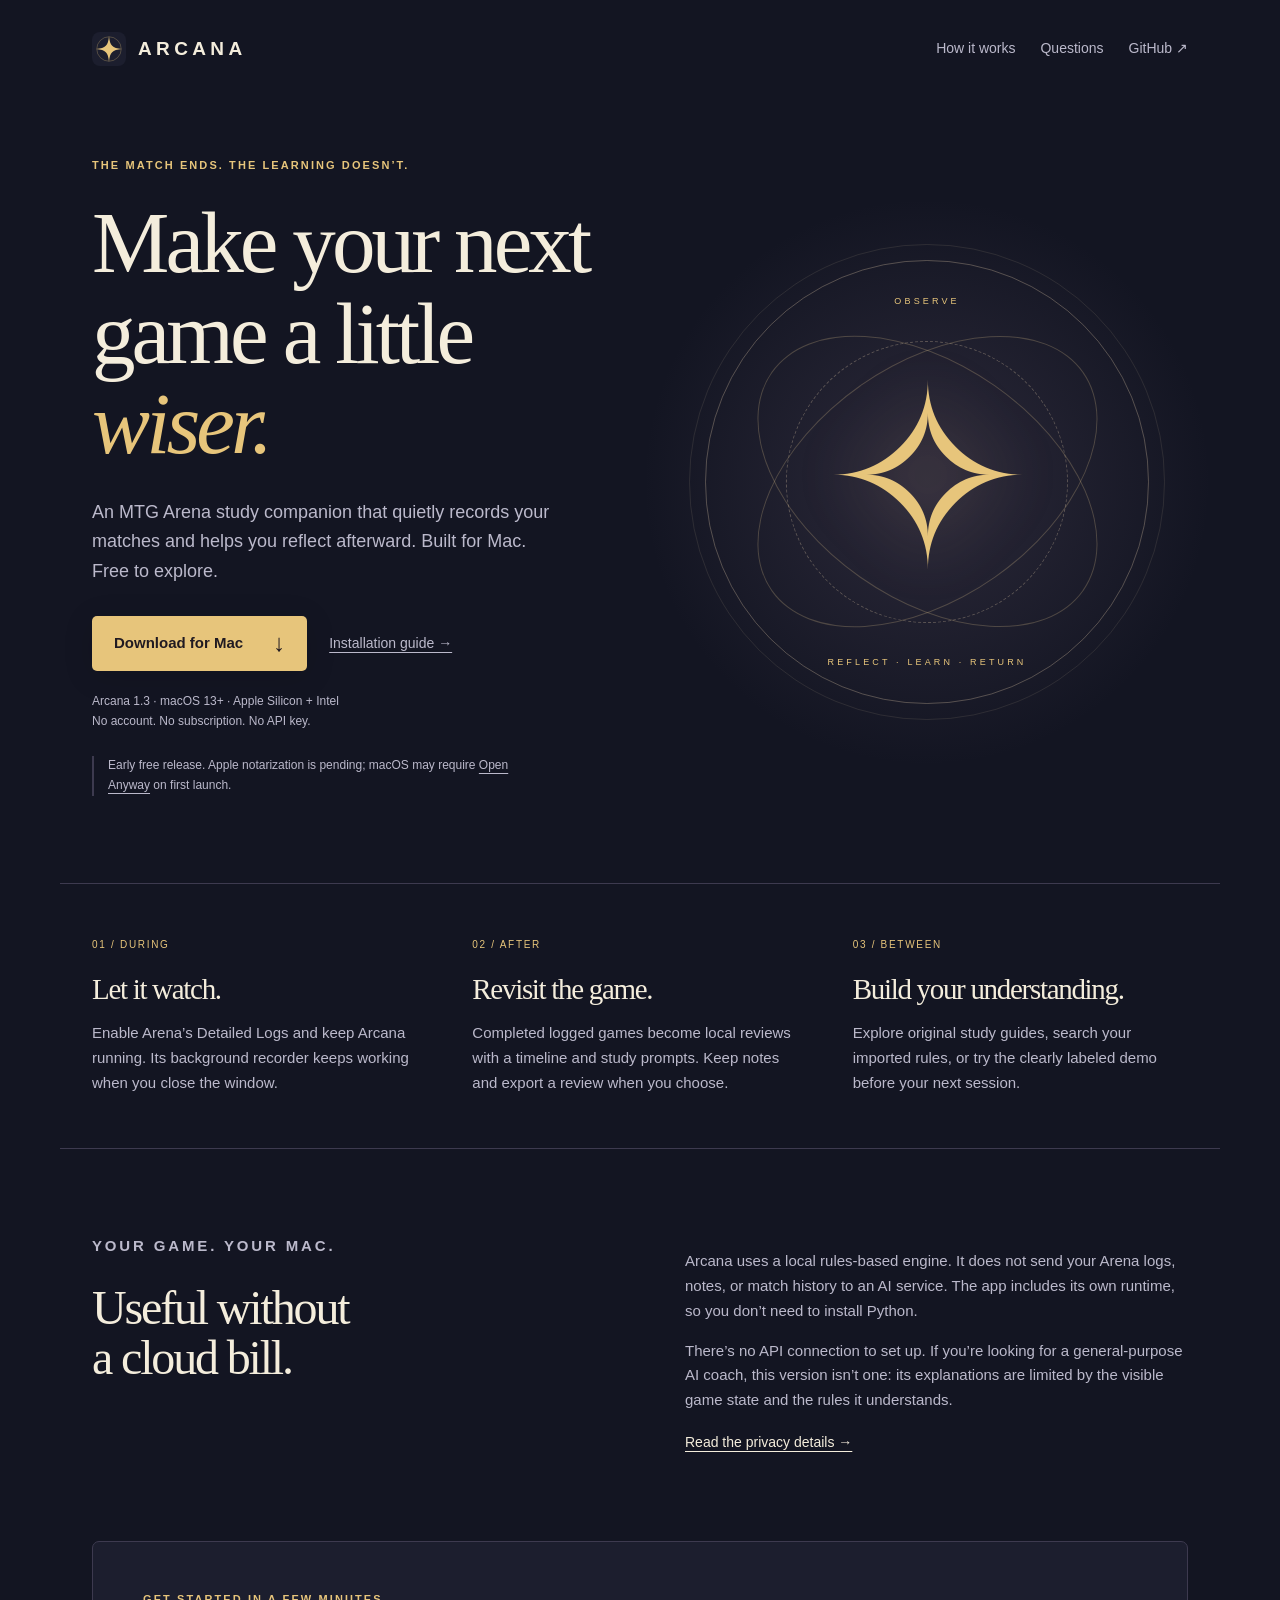
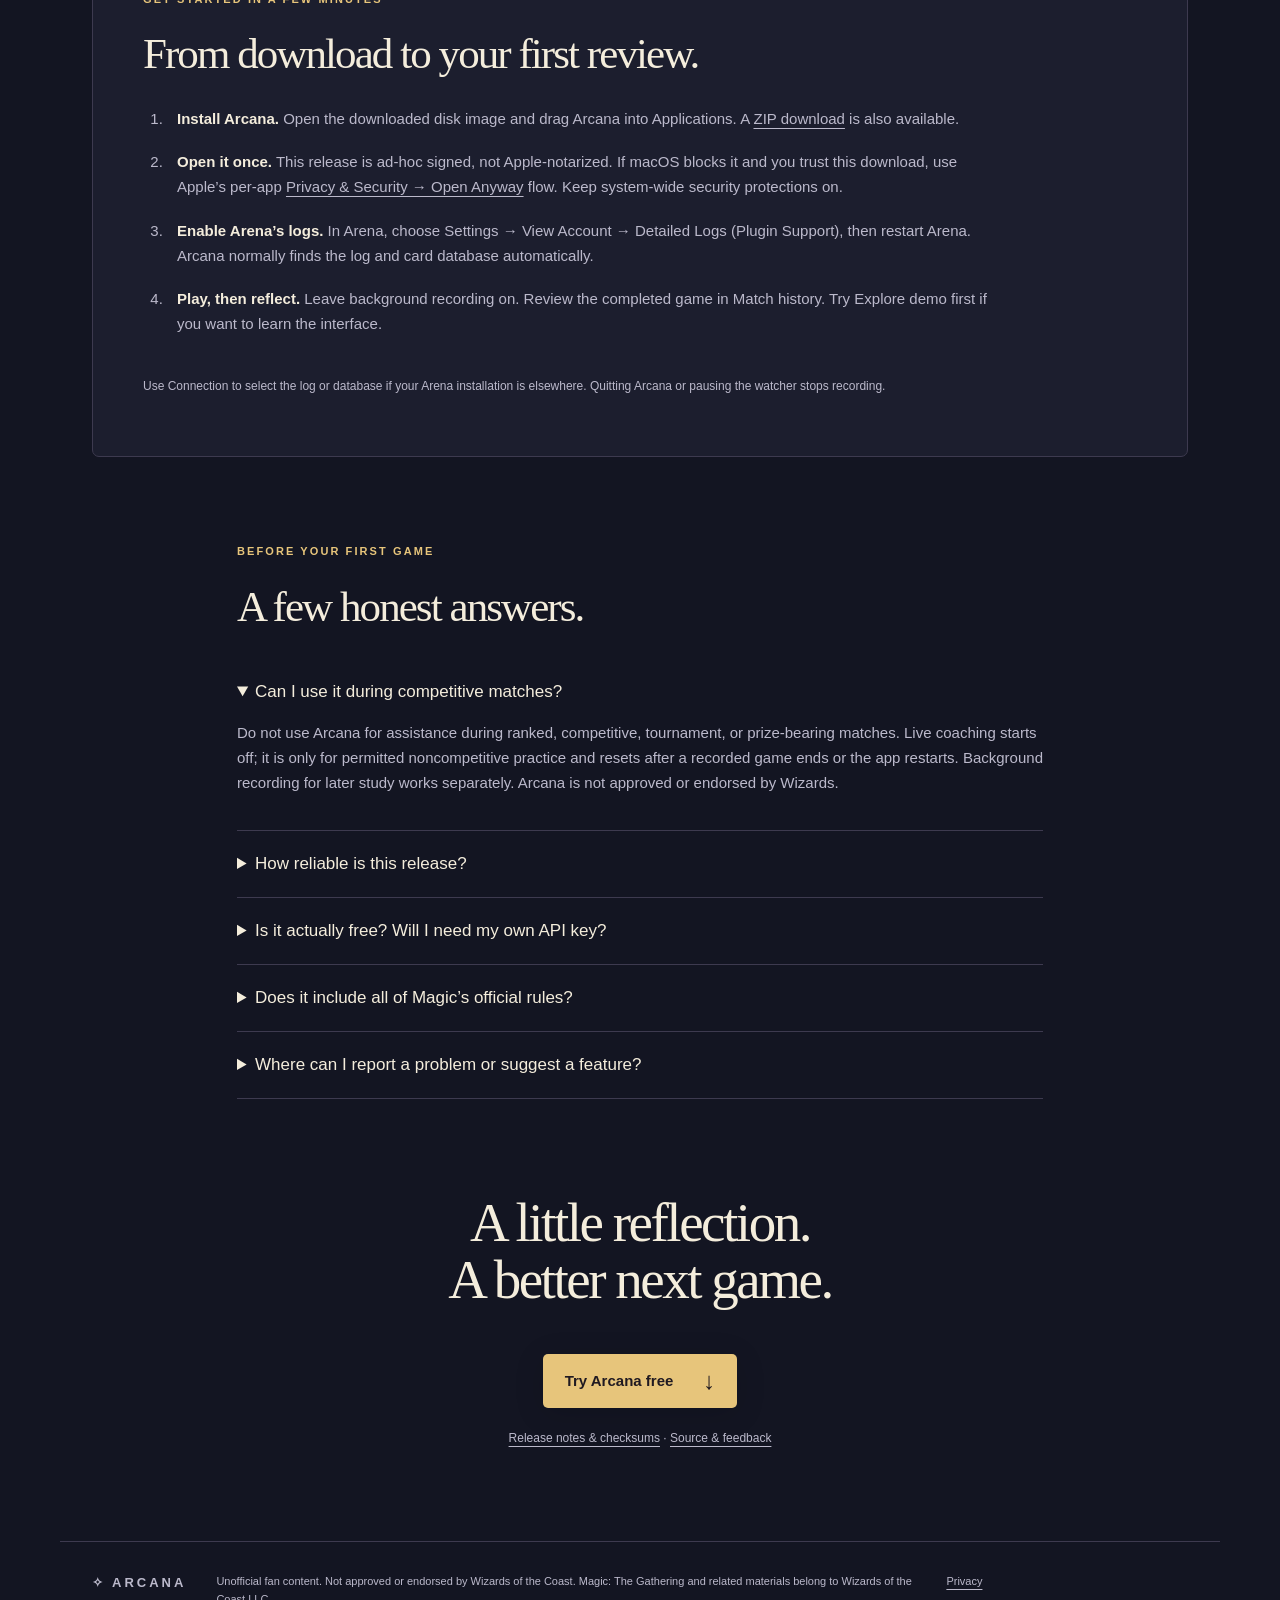
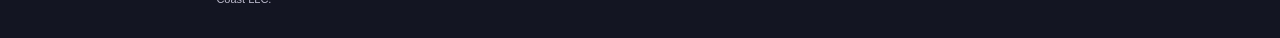
==== docs/index.html @ c45d49fe "Publish Arcana free release site with verified downloads, setup, and feedback" ====
<!doctype html>
<html lang="en">
<head>
<meta charset="utf-8"><meta name="viewport" content="width=device-width,initial-scale=1">
<title>Arcana — Free MTG Arena study companion for Mac</title>
<meta name="description" content="Study your MTG Arena matches with Arcana: automatic postgame reviews, original rules guides, and private notes. Free for Mac. No account or API key.">
<link rel="canonical" href="https://drlatham18.github.io/arcana-macos/">
<meta property="og:title" content="Arcana — Learn from the match you just played">
<meta property="og:description" content="A free, local MTG Arena study companion for Mac. Automatic postgame reviews. No account, subscription, or API key.">
<meta property="og:type" content="website"><meta property="og:url" content="https://drlatham18.github.io/arcana-macos/">
<meta name="theme-color" content="#131522"><link rel="icon" href="mark.svg" type="image/svg+xml">
<link rel="stylesheet" href="style.css">
<script type="application/ld+json">{"@context":"https://schema.org","@type":"SoftwareApplication","name":"Arcana","operatingSystem":"macOS 13 or newer","applicationCategory":"EducationalApplication","softwareVersion":"1.3","offers":{"@type":"Offer","price":"0","priceCurrency":"USD"},"downloadUrl":"https://github.com/drlatham18/arcana-macos/releases/download/v1.3.0/Arcana-1.3-universal.dmg"}</script>
</head>
<body>
<a class="skip" href="#main">Skip to content</a>
<header><a class="brand" href="./"><img src="mark.svg" width="34" height="34" alt="">ARCANA</a><nav aria-label="Main"><a href="#how">How it works</a><a href="#questions">Questions</a><a href="https://github.com/drlatham18/arcana-macos">GitHub ↗</a></nav></header>
<main id="main">
<section class="hero">
<div class="hero-copy"><p class="eyebrow">THE MATCH ENDS. THE LEARNING DOESN’T.</p><h1>Make your next<br>game a little<br><em>wiser.</em></h1><p class="lede">An MTG Arena study companion that quietly records your matches and helps you reflect afterward. Built for Mac. Free to explore.</p>
<div class="actions"><a class="download" href="https://github.com/drlatham18/arcana-macos/releases/download/v1.3.0/Arcana-1.3-universal.dmg">Download for Mac <span aria-hidden="true">↓</span></a><a class="quiet" href="#install">Installation guide →</a></div>
<p class="fine">Arcana 1.3 · macOS 13+ · Apple Silicon + Intel<br>No account. No subscription. No API key.</p>
<p class="install-note">Early free release. Apple notarization is pending; macOS may require <a href="#install">Open Anyway</a> on first launch.</p></div>
<div class="hero-art" aria-hidden="true"><div class="orbit outer"></div><div class="orbit inner"></div><div class="spark">✧</div><div class="arc arc-one"></div><div class="arc arc-two"></div><span class="art-label top">OBSERVE</span><span class="art-label bottom">REFLECT · LEARN · RETURN</span></div>
</section>
<section class="features" id="how" aria-label="How Arcana works">
<article><span class="number">01 / DURING</span><h2>Let it watch.</h2><p>Enable Arena’s Detailed Logs and keep Arcana running. Its background recorder keeps working when you close the window.</p></article>
<article><span class="number">02 / AFTER</span><h2>Revisit the game.</h2><p>Completed logged games become local reviews with a timeline and study prompts. Keep notes and export a review when you choose.</p></article>
<article><span class="number">03 / BETWEEN</span><h2>Build your understanding.</h2><p>Explore original study guides, search your imported rules, or try the clearly labeled demo before your next session.</p></article>
</section>
<section class="split"><div><p class="eyebrow">YOUR GAME. YOUR MAC.</p><h2>Useful without<br>a cloud bill.</h2></div><div><p>Arcana uses a local rules-based engine. It does not send your Arena logs, notes, or match history to an AI service. The app includes its own runtime, so you don’t need to install Python.</p><p>There’s no API connection to set up. If you’re looking for a general-purpose AI coach, this version isn’t one: its explanations are limited by the visible game state and the rules it understands.</p><a class="text-link" href="privacy.html">Read the privacy details →</a></div></section>
<section class="install" id="install"><p class="eyebrow">GET STARTED IN A FEW MINUTES</p><h2>From download to your first review.</h2><ol><li><strong>Install Arcana.</strong> Open the downloaded disk image and drag Arcana into Applications. A <a href="https://github.com/drlatham18/arcana-macos/releases/download/v1.3.0/Arcana-1.3-universal.zip">ZIP download</a> is also available.</li><li><strong>Open it once.</strong> This release is ad-hoc signed, not Apple-notarized. If macOS blocks it and you trust this download, use Apple’s per-app <a href="https://support.apple.com/en-us/102445">Privacy &amp; Security → Open Anyway</a> flow. Keep system-wide security protections on.</li><li><strong>Enable Arena’s logs.</strong> In Arena, choose Settings → View Account → Detailed Logs (Plugin Support), then restart Arena. Arcana normally finds the log and card database automatically.</li><li><strong>Play, then reflect.</strong> Leave background recording on. Review the completed game in Match history. Try Explore demo first if you want to learn the interface.</li></ol><p class="fine">Use Connection to select the log or database if your Arena installation is elsewhere. Quitting Arcana or pausing the watcher stops recording.</p></section>
<section class="faq" id="questions"><p class="eyebrow">BEFORE YOUR FIRST GAME</p><h2>A few honest answers.</h2>
<details open><summary>Can I use it during competitive matches?</summary><p>Do not use Arcana for assistance during ranked, competitive, tournament, or prize-bearing matches. Live coaching starts off; it is only for permitted noncompetitive practice and resets after a recorded game ends or the app restarts. Background recording for later study works separately. Arcana is not approved or endorsed by Wizards.</p></details>
<details><summary>How reliable is this release?</summary><p>Version 1.3 passes 55 automated engine tests and seven native window-placement checks. The actual public package also recorded two completed games during replay of real Arena logs, saving both reviews and timelines without parser errors. Log replay is different from a new live-match test; full live-match acceptance and physical Intel testing are still pending.</p><p>Reviews use limited heuristics. They cannot reconstruct missing log information, evaluate every card interaction, or guarantee the best play. <a href="reliability.html">See the release checks and limitations.</a></p></details>
<details><summary>Is it actually free? Will I need my own API key?</summary><p>Yes, this edition is free. It uses no paid AI API, and no key or subscription is required. The download contains the working app.</p></details>
<details><summary>Does it include all of Magic’s official rules?</summary><p>It includes original study guides and links to official sources. For exact rule-number lookup, download the current Comprehensive Rules text from <a href="https://magic.wizards.com/en/rules">Wizards</a>, then use Connection → Import rules text. The file is indexed privately on your Mac.</p></details>
<details><summary>Where can I report a problem or suggest a feature?</summary><p><a href="https://github.com/drlatham18/arcana-macos/issues/new/choose">Open an issue on GitHub</a>. Include the app version, Mac model, and steps to reproduce. Issues are public: do not upload raw Arena logs, account details, or private notes. If Arcana is useful to you, a GitHub star helps others discover it.</p></details>
</section>
<section class="last"><h2>A little reflection.<br>A better next game.</h2><a class="download" href="https://github.com/drlatham18/arcana-macos/releases/download/v1.3.0/Arcana-1.3-universal.dmg">Try Arcana free <span aria-hidden="true">↓</span></a><p class="fine"><a href="https://github.com/drlatham18/arcana-macos/releases/tag/v1.3.0">Release notes &amp; checksums</a> · <a href="https://github.com/drlatham18/arcana-macos">Source &amp; feedback</a></p></section>
</main>
<footer><span class="brand">✧ ARCANA</span><p>Unofficial fan content. Not approved or endorsed by Wizards of the Coast. Magic: The Gathering and related materials belong to Wizards of the Coast LLC.</p><a href="privacy.html">Privacy</a></footer>
</body></html>
---- docs/style.css ----
:root{color-scheme:dark;--bg:#131522;--ink:#f4eddc;--muted:#bbb9cb;--gold:#e7c57b;--line:#3d3a4f}*{box-sizing:border-box}html{scroll-behavior:smooth;scroll-padding-top:30px}body{margin:0;background:var(--bg);color:var(--ink);font:17px/1.65 -apple-system,BlinkMacSystemFont,"Segoe UI",sans-serif}a{color:inherit;text-underline-offset:4px}header,main,footer{max-width:1160px;margin:auto}header{display:flex;align-items:center;justify-content:space-between;padding:32px 32px 10px}.brand{display:flex;gap:12px;align-items:center;text-decoration:none;font-size:19px;letter-spacing:.23em;font-weight:650}.brand img{display:block}nav{display:flex;gap:25px;font-size:14px;color:var(--muted)}nav a{text-decoration:none}nav a:hover{color:var(--gold)}.hero{display:grid;grid-template-columns:1.1fr 1fr;align-items:center;padding:80px 32px 75px;overflow:hidden}.eyebrow{font-size:11px;font-weight:650;letter-spacing:.19em;color:var(--gold);margin:0 0 24px}h1,h2{font-family:Georgia,"Times New Roman",serif;font-weight:400;letter-spacing:-.045em;line-height:1.04}h1{font-size:clamp(60px,6.8vw,91px);margin:0 0 28px}h1 em{color:var(--gold);font-weight:400}.lede{max-width:470px;color:var(--muted);font-size:18px}.actions{display:flex;flex-wrap:wrap;align-items:center;gap:22px;margin-top:29px}.download{background:var(--gold);color:#201a21;font-weight:650;padding:15px 22px;border-radius:5px;display:inline-flex;gap:30px;align-items:center;text-decoration:none;font-size:15px;box-shadow:0 5px 30px #0002}.download:hover{background:#f4d99d;transform:translateY(-1px)}.download span{font-size:24px;line-height:1}.quiet,.text-link{font-size:14px}.quiet{color:var(--muted)}.fine{color:var(--muted);font-size:12px;line-height:1.7;margin-top:20px}.install-note{border-left:2px solid var(--line);padding-left:14px;max-width:440px;font-size:12px;color:var(--muted);margin-top:25px}.hero-art{position:relative;aspect-ratio:1;display:grid;place-items:center;isolation:isolate}.hero-art:before{content:"";position:absolute;inset:-10%;z-index:-1;background:radial-gradient(ellipse,#74647e42,transparent 64%)}.orbit{border:1px solid #b5a48c66;border-radius:50%;position:absolute}.outer{width:85%;height:85%;outline:1px solid #b5a48c25;outline-offset:15px}.inner{width:54%;height:54%;border-style:dashed;transform:rotate(30deg)}.spark{font-family:Georgia,serif;font-size:250px;line-height:1;color:var(--gold);text-shadow:0 0 70px #cba17b42}.arc{position:absolute;width:45%;height:73%;border:1px solid #d6bd8844;border-radius:50%;transform:rotate(55deg)}.arc-two{transform:rotate(-55deg)}.art-label{position:absolute;letter-spacing:.35em;font-size:9px;color:var(--gold)}.top{top:14%}.bottom{bottom:14%}.features{display:grid;grid-template-columns:repeat(3,1fr);gap:45px;border-top:1px solid var(--line);border-bottom:1px solid var(--line);padding:45px 32px 38px}.features h2{font-size:29px;margin:17px 0}.features p,.split p{color:var(--muted);font-size:15px}.number{font-size:10px;letter-spacing:.17em;color:var(--gold)}.split{display:grid;grid-template-columns:1fr 1fr;gap:90px;padding:85px 32px}.split h2{font-size:48px;margin:0}.install{background:#1c1e2e;padding:48px 50px;border:1px solid var(--line);margin:0 32px;border-radius:7px}.install h2,.faq h2{font-size:43px;margin:0 0 30px}.install ol{padding-left:24px;max-width:860px}.install li{padding:0 0 19px 10px;font-size:15px;color:var(--muted)}.install strong{color:var(--ink)}.faq{padding:85px 32px 35px;max-width:870px;margin:auto}details{border-bottom:1px solid var(--line);padding:19px 0}summary{cursor:pointer;font-size:17px;font-weight:500}details p{color:var(--muted);font-size:15px}.last{padding:60px 32px 80px;text-align:center}.last h2{font-size:55px;margin-top:0}footer{border-top:1px solid var(--line);display:flex;align-items:start;gap:30px;padding:30px 32px;color:var(--muted);font-size:11px}footer .brand{font-size:13px;white-space:nowrap}footer p{margin:0;max-width:700px}.skip{position:absolute;left:15px;top:-60px;padding:10px;background:var(--gold);color:#111;z-index:10}.skip:focus{top:10px}:focus-visible{outline:3px solid #e7c57b;outline-offset:5px}.document{max-width:800px;padding:55px 32px 90px}.document h1{font-size:55px}.document h2{font-size:30px;margin-top:35px}.document p,.document li{color:var(--muted)}.document table{width:100%;border-collapse:collapse;font-size:14px}.document td,.document th{padding:13px;text-align:left;border-bottom:1px solid var(--line)}@media(max-width:760px){header{padding:22px 22px 0}nav{gap:16px}nav a:first-child{display:none}.hero{grid-template-columns:1fr;padding:55px 24px 38px;position:relative}.hero-copy{z-index:1}.hero-art{position:absolute;right:-140px;top:30px;width:410px;opacity:.16;z-index:0;pointer-events:none}h1{font-size:64px}.lede{max-width:390px}.features{grid-template-columns:1fr;gap:28px;padding:36px 24px}.features h2{margin:9px 0}.features p{margin:0}.split{grid-template-columns:1fr;gap:18px;padding:50px 24px}.split h2{font-size:41px}.install{margin:0 16px;padding:32px 22px}.install h2,.faq h2{font-size:35px}.faq{padding:50px 24px 25px}.last{padding:40px 24px 55px}.last h2{font-size:44px}footer{padding:25px 24px;flex-wrap:wrap;gap:17px}.document h1{font-size:43px}.document{padding:40px 24px}.document table{font-size:12px}}@media(prefers-reduced-motion:reduce){html{scroll-behavior:auto}.download:hover{transform:none}}
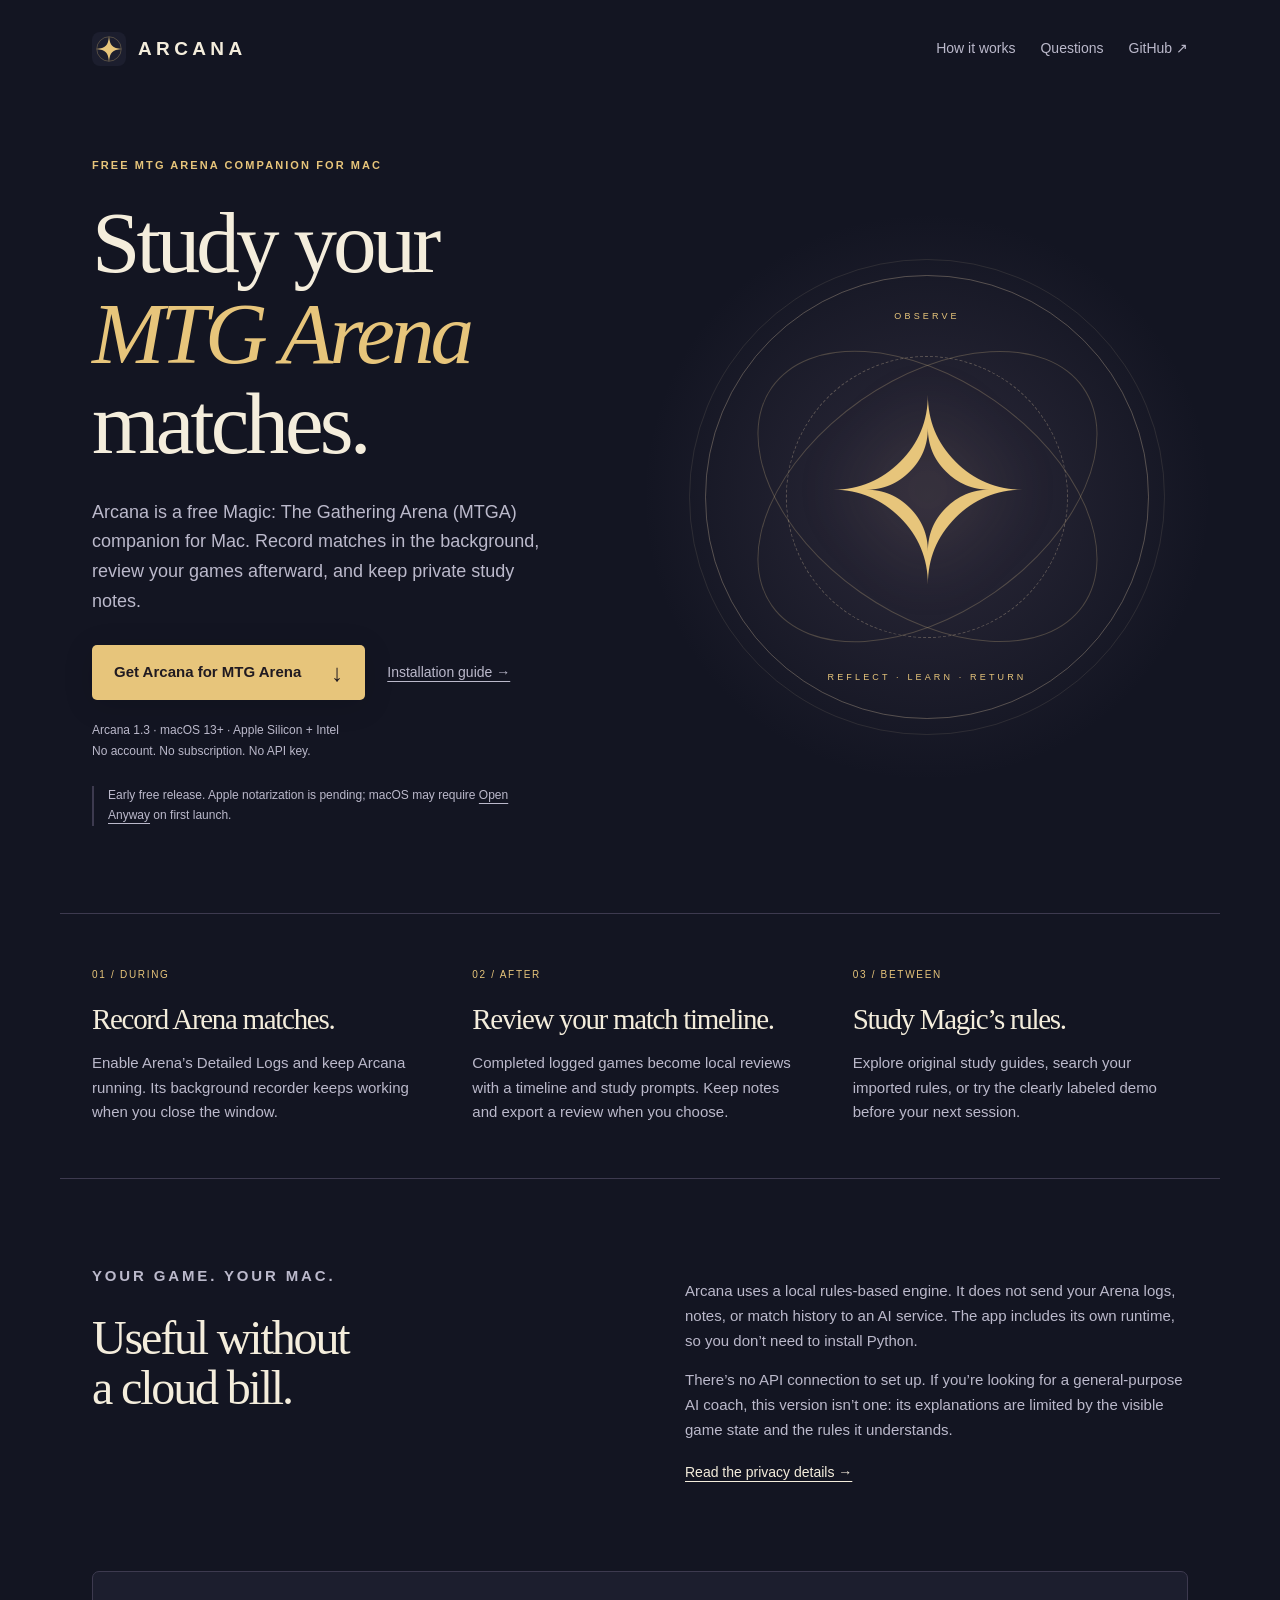
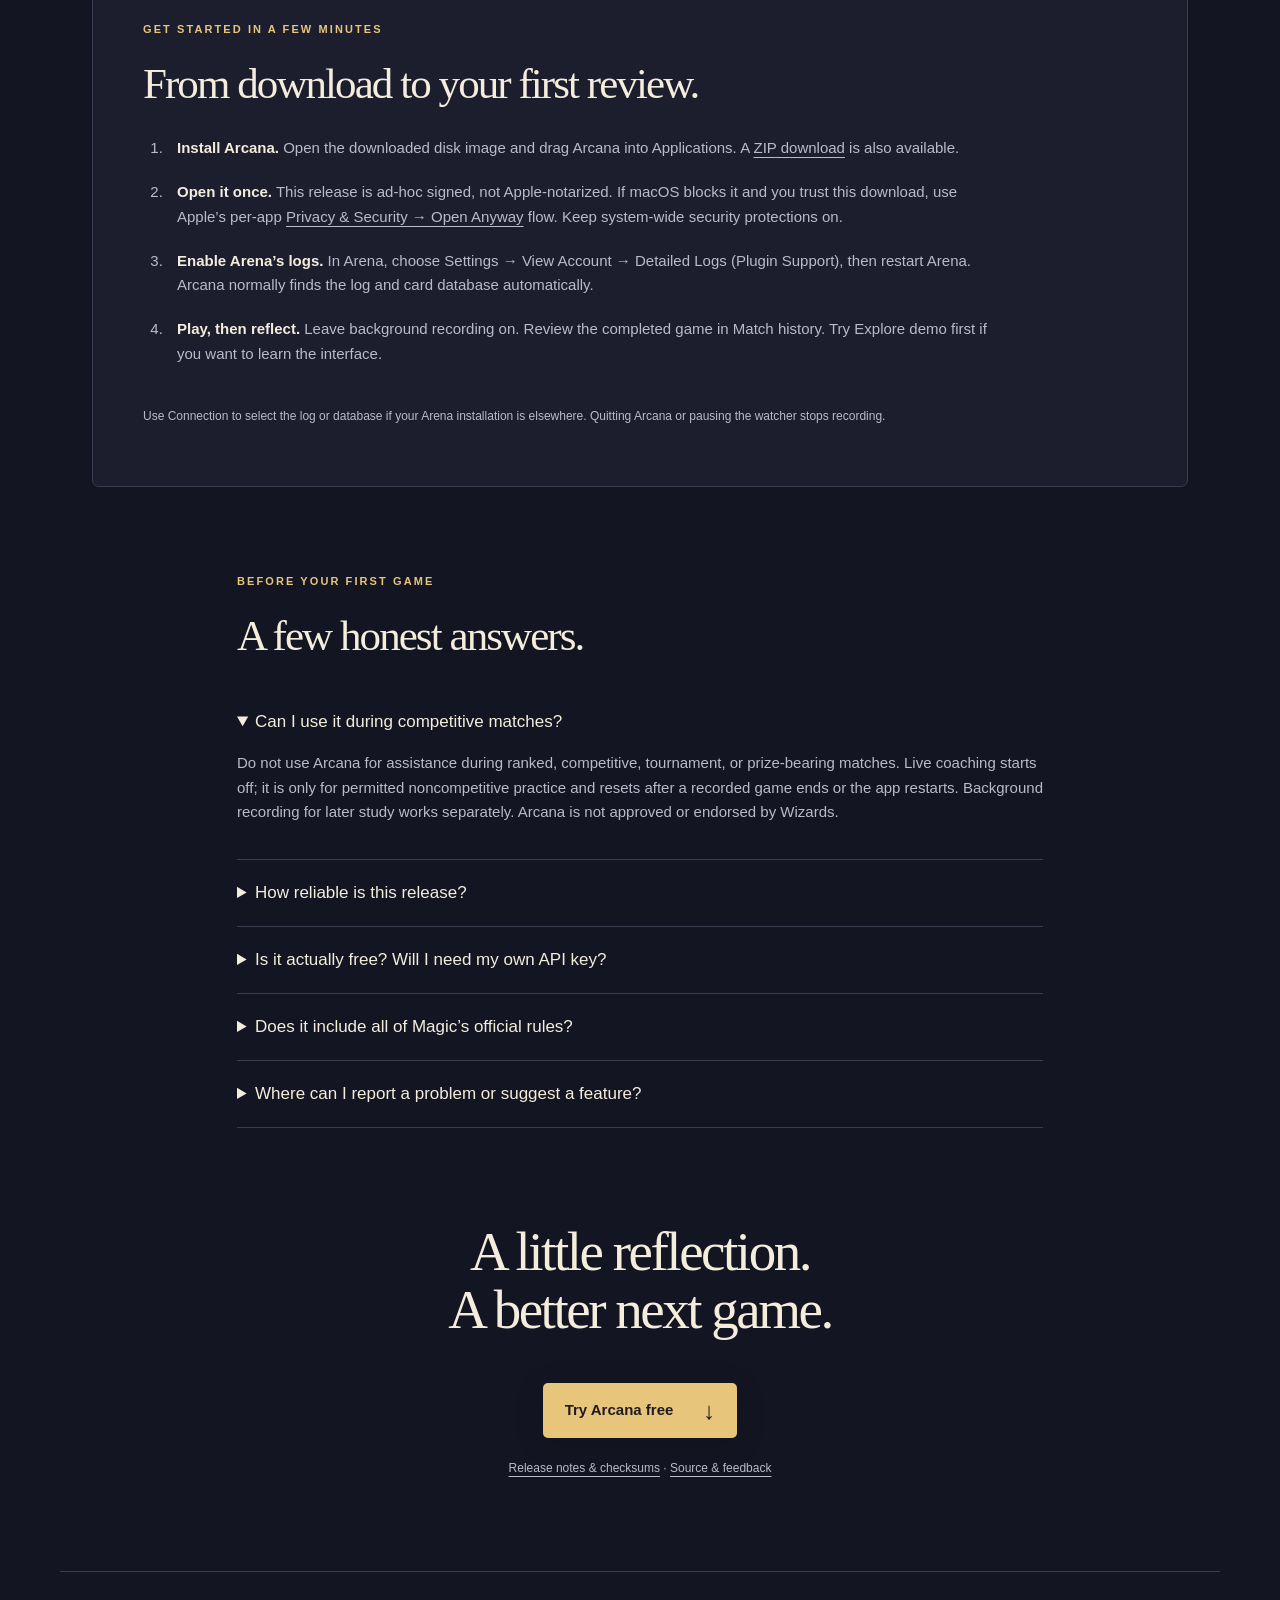
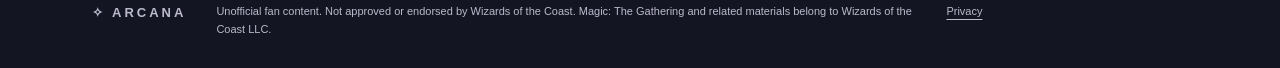
==== commit 2f016ee5: "Lead Arcana discovery with MTG Arena match recording and postgame study" ====
--- a/docs/index.html
+++ b/docs/index.html
@@ -2,31 +2,31 @@
 <html lang="en">
 <head>
 <meta charset="utf-8"><meta name="viewport" content="width=device-width,initial-scale=1">
-<title>Arcana — Free MTG Arena study companion for Mac</title>
+<title>Arcana — Free MTG Arena Companion for Mac</title>
 <meta name="description" content="Study your MTG Arena matches with Arcana: automatic postgame reviews, original rules guides, and private notes. Free for Mac. No account or API key.">
 <link rel="canonical" href="https://drlatham18.github.io/arcana-macos/">
-<meta property="og:title" content="Arcana — Learn from the match you just played">
+<meta property="og:title" content="Arcana — Free MTG Arena Companion for Mac">
 <meta property="og:description" content="A free, local MTG Arena study companion for Mac. Automatic postgame reviews. No account, subscription, or API key.">
 <meta property="og:type" content="website"><meta property="og:url" content="https://drlatham18.github.io/arcana-macos/">
 <meta name="theme-color" content="#131522"><link rel="icon" href="mark.svg" type="image/svg+xml">
 <link rel="stylesheet" href="style.css">
-<script type="application/ld+json">{"@context":"https://schema.org","@type":"SoftwareApplication","name":"Arcana","operatingSystem":"macOS 13 or newer","applicationCategory":"EducationalApplication","softwareVersion":"1.3","offers":{"@type":"Offer","price":"0","priceCurrency":"USD"},"downloadUrl":"https://github.com/drlatham18/arcana-macos/releases/download/v1.3.0/Arcana-1.3-universal.dmg"}</script>
+<script type="application/ld+json">{"@context":"https://schema.org","@type":"SoftwareApplication","name":"Arcana — MTG Arena Companion","description":"Free MTG Arena match recording and postgame study for Mac. No API key required.","operatingSystem":"macOS 13 or newer","applicationCategory":"EducationalApplication","softwareVersion":"1.3","offers":{"@type":"Offer","price":"0","priceCurrency":"USD"},"downloadUrl":"https://github.com/drlatham18/arcana-macos/releases/download/v1.3.0/Arcana-1.3-universal.dmg"}</script>
 </head>
 <body>
 <a class="skip" href="#main">Skip to content</a>
 <header><a class="brand" href="./"><img src="mark.svg" width="34" height="34" alt="">ARCANA</a><nav aria-label="Main"><a href="#how">How it works</a><a href="#questions">Questions</a><a href="https://github.com/drlatham18/arcana-macos">GitHub ↗</a></nav></header>
 <main id="main">
 <section class="hero">
-<div class="hero-copy"><p class="eyebrow">THE MATCH ENDS. THE LEARNING DOESN’T.</p><h1>Make your next<br>game a little<br><em>wiser.</em></h1><p class="lede">An MTG Arena study companion that quietly records your matches and helps you reflect afterward. Built for Mac. Free to explore.</p>
-<div class="actions"><a class="download" href="https://github.com/drlatham18/arcana-macos/releases/download/v1.3.0/Arcana-1.3-universal.dmg">Download for Mac <span aria-hidden="true">↓</span></a><a class="quiet" href="#install">Installation guide →</a></div>
+<div class="hero-copy"><p class="eyebrow">FREE MTG ARENA COMPANION FOR MAC</p><h1>Study your<br><em>MTG Arena</em><br>matches.</h1><p class="lede">Arcana is a free Magic: The Gathering Arena (MTGA) companion for Mac. Record matches in the background, review your games afterward, and keep private study notes.</p>
+<div class="actions"><a class="download" href="https://github.com/drlatham18/arcana-macos/releases/download/v1.3.0/Arcana-1.3-universal.dmg">Get Arcana for MTG Arena <span aria-hidden="true">↓</span></a><a class="quiet" href="#install">Installation guide →</a></div>
 <p class="fine">Arcana 1.3 · macOS 13+ · Apple Silicon + Intel<br>No account. No subscription. No API key.</p>
 <p class="install-note">Early free release. Apple notarization is pending; macOS may require <a href="#install">Open Anyway</a> on first launch.</p></div>
 <div class="hero-art" aria-hidden="true"><div class="orbit outer"></div><div class="orbit inner"></div><div class="spark">✧</div><div class="arc arc-one"></div><div class="arc arc-two"></div><span class="art-label top">OBSERVE</span><span class="art-label bottom">REFLECT · LEARN · RETURN</span></div>
 </section>
 <section class="features" id="how" aria-label="How Arcana works">
-<article><span class="number">01 / DURING</span><h2>Let it watch.</h2><p>Enable Arena’s Detailed Logs and keep Arcana running. Its background recorder keeps working when you close the window.</p></article>
-<article><span class="number">02 / AFTER</span><h2>Revisit the game.</h2><p>Completed logged games become local reviews with a timeline and study prompts. Keep notes and export a review when you choose.</p></article>
-<article><span class="number">03 / BETWEEN</span><h2>Build your understanding.</h2><p>Explore original study guides, search your imported rules, or try the clearly labeled demo before your next session.</p></article>
+<article><span class="number">01 / DURING</span><h2>Record Arena matches.</h2><p>Enable Arena’s Detailed Logs and keep Arcana running. Its background recorder keeps working when you close the window.</p></article>
+<article><span class="number">02 / AFTER</span><h2>Review your match timeline.</h2><p>Completed logged games become local reviews with a timeline and study prompts. Keep notes and export a review when you choose.</p></article>
+<article><span class="number">03 / BETWEEN</span><h2>Study Magic’s rules.</h2><p>Explore original study guides, search your imported rules, or try the clearly labeled demo before your next session.</p></article>
 </section>
 <section class="split"><div><p class="eyebrow">YOUR GAME. YOUR MAC.</p><h2>Useful without<br>a cloud bill.</h2></div><div><p>Arcana uses a local rules-based engine. It does not send your Arena logs, notes, or match history to an AI service. The app includes its own runtime, so you don’t need to install Python.</p><p>There’s no API connection to set up. If you’re looking for a general-purpose AI coach, this version isn’t one: its explanations are limited by the visible game state and the rules it understands.</p><a class="text-link" href="privacy.html">Read the privacy details →</a></div></section>
 <section class="install" id="install"><p class="eyebrow">GET STARTED IN A FEW MINUTES</p><h2>From download to your first review.</h2><ol><li><strong>Install Arcana.</strong> Open the downloaded disk image and drag Arcana into Applications. A <a href="https://github.com/drlatham18/arcana-macos/releases/download/v1.3.0/Arcana-1.3-universal.zip">ZIP download</a> is also available.</li><li><strong>Open it once.</strong> This release is ad-hoc signed, not Apple-notarized. If macOS blocks it and you trust this download, use Apple’s per-app <a href="https://support.apple.com/en-us/102445">Privacy &amp; Security → Open Anyway</a> flow. Keep system-wide security protections on.</li><li><strong>Enable Arena’s logs.</strong> In Arena, choose Settings → View Account → Detailed Logs (Plugin Support), then restart Arena. Arcana normally finds the log and card database automatically.</li><li><strong>Play, then reflect.</strong> Leave background recording on. Review the completed game in Match history. Try Explore demo first if you want to learn the interface.</li></ol><p class="fine">Use Connection to select the log or database if your Arena installation is elsewhere. Quitting Arcana or pausing the watcher stops recording.</p></section>
